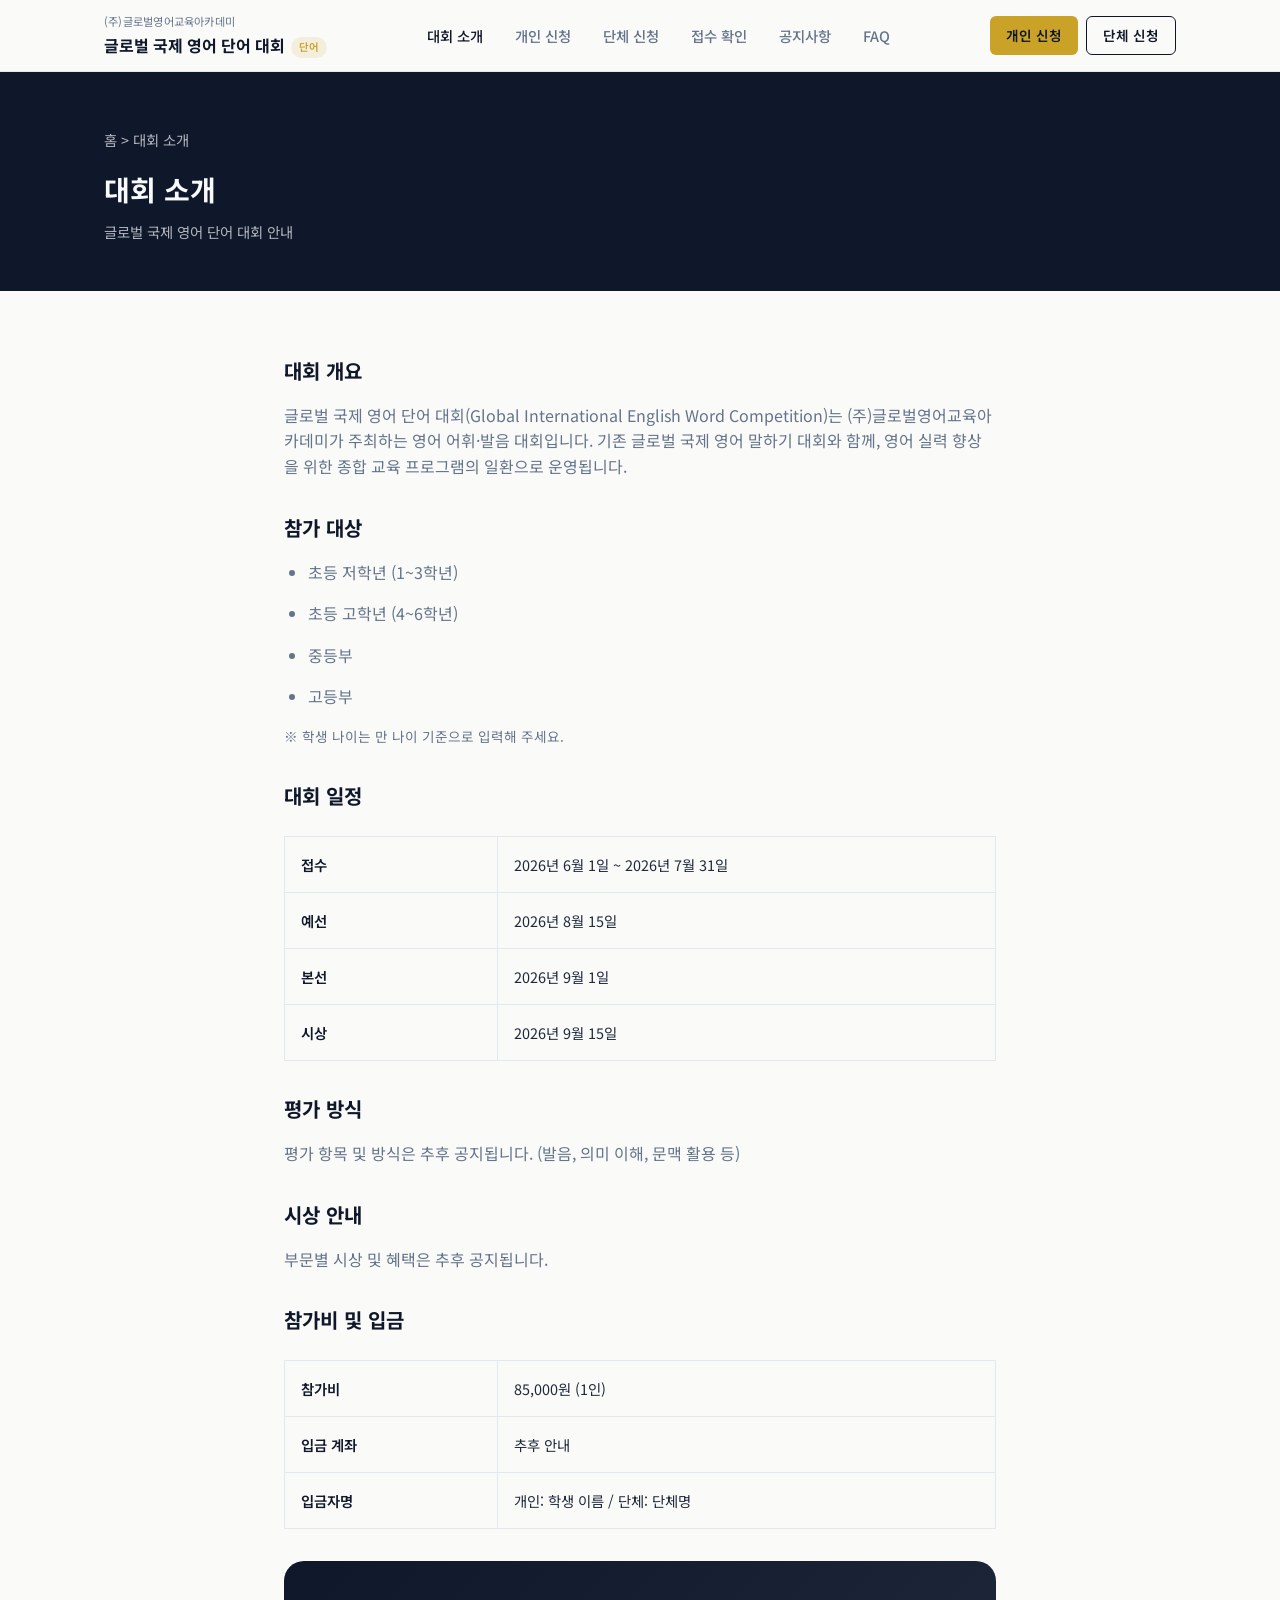
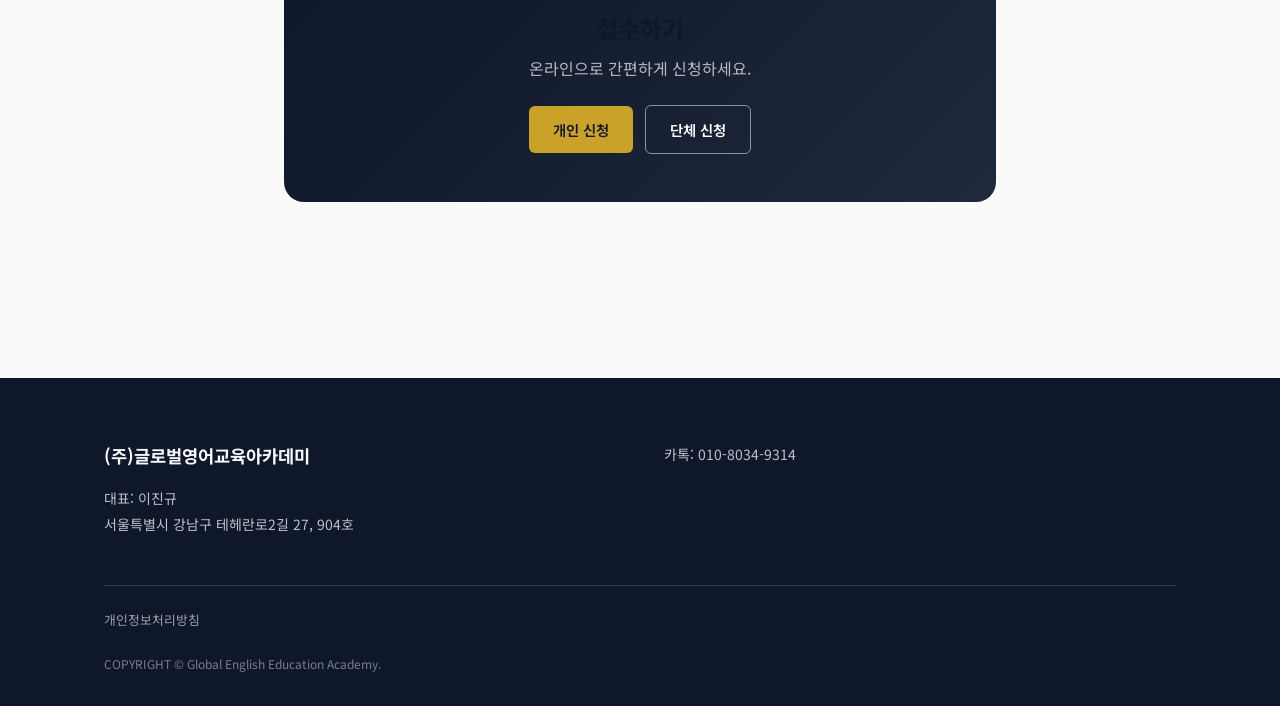
==== about.html @ b04608dc "Initial commit: word competition site" ====
<!DOCTYPE html>
<html lang="ko">
<head>
  <meta charset="UTF-8">
  <meta name="viewport" content="width=device-width, initial-scale=1.0">
  <title>대회 소개 — 글로벌 국제 영어 단어 대회</title>
  <link rel="stylesheet" href="assets/css/word-competition.css">
</head>
<body>

  <header class="site-header">
    <div class="container">
      <a href="index.html" class="logo">
        <span class="logo__org" data-site-org></span>
        <span class="logo__title"><span data-site-title></span><span class="logo__badge">단어</span></span>
      </a>
      <nav class="nav-main">
        <a href="about.html" class="is-active">대회 소개</a>
        <a href="apply/individual.html">개인 신청</a>
        <a href="apply/group.html">단체 신청</a>
        <a href="apply/check.html">접수 확인</a>
        <a href="notice.html">공지사항</a>
        <a href="faq.html">FAQ</a>
      </nav>
      <div class="header-actions">
        <a href="apply/individual.html" class="btn btn--sm btn--gold">개인 신청</a>
        <a href="apply/group.html" class="btn btn--sm btn--outline">단체 신청</a>
      </div>
      <button class="nav-toggle" aria-label="메뉴"><span></span><span></span><span></span></button>
    </div>
  </header>

  <div class="page-header">
    <div class="container">
      <p class="breadcrumb"><a href="index.html">홈</a> &gt; 대회 소개</p>
      <h1>대회 소개</h1>
      <p>글로벌 국제 영어 단어 대회 안내</p>
    </div>
  </div>

  <main class="section">
    <div class="container content-block">
      <h2>대회 개요</h2>
      <p>
        글로벌 국제 영어 단어 대회(Global International English Word Competition)는
        (주)글로벌영어교육아카데미가 주최하는 영어 어휘·발음 대회입니다.
        기존 글로벌 국제 영어 말하기 대회와 함께, 영어 실력 향상을 위한
        종합 교육 프로그램의 일환으로 운영됩니다.
      </p>

      <h2>참가 대상</h2>
      <ul>
        <li>초등 저학년 (1~3학년)</li>
        <li>초등 고학년 (4~6학년)</li>
        <li>중등부</li>
        <li>고등부</li>
      </ul>
      <p class="hint" style="color:var(--color-text-muted);font-size:0.85rem">※ 학생 나이는 만 나이 기준으로 입력해 주세요.</p>

      <h2>대회 일정</h2>
      <table class="info-table">
        <tbody id="schedule-table-body"></tbody>
      </table>

      <h2>평가 방식</h2>
      <p>평가 항목 및 방식은 추후 공지됩니다. (발음, 의미 이해, 문맥 활용 등)</p>

      <h2>시상 안내</h2>
      <p>부문별 시상 및 혜택은 추후 공지됩니다.</p>

      <h2>참가비 및 입금</h2>
      <table class="info-table">
        <tr><th>참가비</th><td><span data-fee></span> (1인)</td></tr>
        <tr><th>입금 계좌</th><td>추후 안내</td></tr>
        <tr><th>입금자명</th><td>개인: 학생 이름 / 단체: 단체명</td></tr>
      </table>

      <div class="cta-band" style="margin-top:2rem">
        <h2>접수하기</h2>
        <p>온라인으로 간편하게 신청하세요.</p>
        <a href="apply/individual.html" class="btn btn--gold">개인 신청</a>
        <a href="apply/group.html" class="btn btn--outline" style="color:#fff;border-color:rgba(255,255,255,0.5);margin-left:0.5rem">단체 신청</a>
      </div>
    </div>
  </main>

  <footer class="site-footer">
    <div class="container">
      <div class="footer-grid">
        <div class="footer-brand"><h3 data-site-org></h3><p>대표: <span data-site-ceo></span><br><span data-site-address></span></p></div>
        <div class="footer-contact"><p>카톡: <span data-site-contact></span></p></div>
      </div>
      <div class="footer-links"><a href="privacy.html">개인정보처리방침</a></div>
      <p class="footer-copy">COPYRIGHT © Global English Education Academy.</p>
    </div>
  </footer>

  <script src="assets/js/config.js"></script>
  <script src="assets/js/form.js"></script>
  <script src="assets/js/word-form.js"></script>
</body>
</html>
---- assets/css/word-competition.css ----
@import url('https://fonts.googleapis.com/css2?family=Noto+Sans+KR:wght@400;500;600;700&display=swap');
@import url('./variables.css');
@import url('./base.css');
@import url('./layout.css');

/* Buttons */
.btn {
  display: inline-flex;
  align-items: center;
  justify-content: center;
  gap: var(--space-sm);
  padding: 0.75rem 1.5rem;
  font-size: 0.9rem;
  font-weight: 600;
  border-radius: var(--radius-sm);
  transition: all var(--transition);
  white-space: nowrap;
}

.btn--primary {
  background: var(--color-navy);
  color: var(--color-white);
}

.btn--primary:hover {
  background: var(--color-navy-light);
  transform: translateY(-1px);
  box-shadow: var(--shadow-md);
}

.btn--gold {
  background: var(--color-gold);
  color: var(--color-navy);
}

.btn--gold:hover {
  background: var(--color-gold-light);
}

.btn--outline {
  background: transparent;
  color: var(--color-navy);
  border: 1.5px solid var(--color-navy);
}

.btn--outline:hover {
  background: var(--color-navy);
  color: var(--color-white);
}

.btn--sm {
  padding: 0.5rem 1rem;
  font-size: 0.85rem;
}

.btn--block {
  width: 100%;
}

/* Hero */
.hero {
  position: relative;
  padding: var(--space-3xl) 0;
  background: linear-gradient(135deg, var(--color-navy) 0%, #1a2744 50%, var(--color-navy-light) 100%);
  color: var(--color-text-inverse);
  overflow: hidden;
}

.hero::before {
  content: '';
  position: absolute;
  top: -50%;
  right: -20%;
  width: 60%;
  height: 200%;
  background: radial-gradient(circle, rgba(201, 162, 39, 0.15) 0%, transparent 70%);
  pointer-events: none;
}

.hero__inner {
  position: relative;
  max-width: 720px;
}

.hero__label {
  display: inline-block;
  font-size: 0.75rem;
  font-weight: 600;
  letter-spacing: 0.12em;
  text-transform: uppercase;
  color: var(--color-gold);
  margin-bottom: var(--space-md);
}

.hero__title {
  font-size: clamp(2rem, 5vw, 3rem);
  font-weight: 700;
  line-height: 1.25;
  margin-bottom: var(--space-md);
}

.hero__subtitle {
  font-size: 1rem;
  color: rgba(248, 250, 252, 0.75);
  margin-bottom: var(--space-xl);
}

.hero__actions {
  display: flex;
  flex-wrap: wrap;
  gap: var(--space-md);
}

.hero__dday {
  margin-top: var(--space-xl);
  font-size: 0.875rem;
  color: rgba(248, 250, 252, 0.6);
}

/* Cards */
.card-grid {
  display: grid;
  grid-template-columns: repeat(auto-fit, minmax(240px, 1fr));
  gap: var(--space-lg);
  margin: calc(var(--space-2xl) * -1) auto var(--space-3xl);
  position: relative;
  z-index: 1;
}

.card {
  background: var(--color-white);
  border-radius: var(--radius-md);
  padding: var(--space-xl);
  box-shadow: var(--shadow-md);
  border: 1px solid var(--color-border);
}

.card__icon {
  width: 40px;
  height: 40px;
  background: rgba(201, 162, 39, 0.15);
  border-radius: var(--radius-sm);
  display: flex;
  align-items: center;
  justify-content: center;
  font-size: 1.25rem;
  margin-bottom: var(--space-md);
}

.card__title {
  font-size: 0.8rem;
  font-weight: 600;
  color: var(--color-text-muted);
  text-transform: uppercase;
  letter-spacing: 0.06em;
  margin-bottom: var(--space-xs);
}

.card__value {
  font-size: 1.1rem;
  font-weight: 700;
  color: var(--color-navy);
}

/* Sections */
.section {
  padding: var(--space-3xl) 0;
}

.section--alt {
  background: var(--color-white);
}

.section__header {
  text-align: center;
  max-width: 560px;
  margin: 0 auto var(--space-2xl);
}

.section__title {
  font-size: 1.75rem;
  font-weight: 700;
  color: var(--color-navy);
  margin-bottom: var(--space-sm);
}

.section__desc {
  color: var(--color-text-muted);
  font-size: 0.95rem;
}

/* Page header (sub pages) */
.page-header {
  background: var(--color-navy);
  color: var(--color-text-inverse);
  padding: var(--space-2xl) 0;
}

.page-header h1 {
  font-size: 1.75rem;
  font-weight: 700;
}

.page-header p {
  margin-top: var(--space-sm);
  color: rgba(248, 250, 252, 0.7);
  font-size: 0.9rem;
}

.breadcrumb {
  font-size: 0.8rem;
  color: rgba(248, 250, 252, 0.5);
  margin-bottom: var(--space-md);
}

.breadcrumb a:hover {
  color: var(--color-gold);
}

/* Content blocks */
.content-block {
  max-width: 760px;
  margin: 0 auto;
}

.content-block h2 {
  font-size: 1.25rem;
  font-weight: 700;
  color: var(--color-navy);
  margin: var(--space-xl) 0 var(--space-md);
}

.content-block h2:first-child {
  margin-top: 0;
}

.content-block p,
.content-block li {
  color: var(--color-text-muted);
  margin-bottom: var(--space-md);
}

.content-block ul {
  padding-left: var(--space-lg);
}

.content-block ul li {
  list-style: disc;
}

.info-table {
  width: 100%;
  border-collapse: collapse;
  margin: var(--space-lg) 0;
  font-size: 0.9rem;
}

.info-table th,
.info-table td {
  padding: var(--space-md);
  border: 1px solid var(--color-border);
  text-align: left;
}

.info-table th {
  background: var(--color-cream);
  font-weight: 600;
  color: var(--color-navy);
  width: 30%;
}

/* Forms */
.form-page {
  padding: var(--space-2xl) 0 var(--space-3xl);
}

.form-card {
  max-width: 640px;
  margin: 0 auto;
  background: var(--color-white);
  border-radius: var(--radius-md);
  padding: var(--space-2xl);
  box-shadow: var(--shadow-md);
  border: 1px solid var(--color-border);
}

.form-steps {
  display: flex;
  gap: var(--space-sm);
  margin-bottom: var(--space-xl);
}

.form-step {
  flex: 1;
  text-align: center;
  padding: var(--space-sm);
  font-size: 0.75rem;
  font-weight: 600;
  color: var(--color-text-muted);
  border-bottom: 2px solid var(--color-border);
}

.form-step.is-active {
  color: var(--color-navy);
  border-color: var(--color-gold);
}

.form-group {
  margin-bottom: var(--space-lg);
}

.form-group label {
  display: block;
  font-size: 0.875rem;
  font-weight: 600;
  color: var(--color-navy);
  margin-bottom: var(--space-sm);
}

.form-group label .required {
  color: var(--color-error);
  margin-left: 2px;
}

.form-group input,
.form-group select,
.form-group textarea {
  width: 100%;
  padding: 0.75rem 1rem;
  border: 1.5px solid var(--color-border);
  border-radius: var(--radius-sm);
  background: var(--color-white);
  transition: border-color var(--transition);
}

.form-group input:focus,
.form-group select:focus,
.form-group textarea:focus {
  border-color: var(--color-gold);
  outline: none;
}

.form-group .hint {
  font-size: 0.8rem;
  color: var(--color-text-muted);
  margin-top: var(--space-xs);
}

.form-row {
  display: grid;
  grid-template-columns: 1fr 1fr;
  gap: var(--space-md);
}

.form-checkbox {
  display: flex;
  align-items: flex-start;
  gap: var(--space-sm);
  font-size: 0.875rem;
  color: var(--color-text-muted);
}

.form-checkbox input {
  width: auto;
  margin-top: 4px;
}

.form-notice {
  background: var(--color-cream);
  border-radius: var(--radius-sm);
  padding: var(--space-lg);
  font-size: 0.875rem;
  color: var(--color-text-muted);
  margin: var(--space-lg) 0;
  line-height: 1.7;
}

.form-notice strong {
  color: var(--color-navy);
}

.form-error {
  color: var(--color-error);
  font-size: 0.8rem;
  margin-top: var(--space-xs);
  display: none;
}

.form-group.is-invalid input,
.form-group.is-invalid select,
.form-group.is-invalid textarea {
  border-color: var(--color-error);
}

.form-group.is-invalid .form-error {
  display: block;
}

.form-success {
  text-align: center;
  padding: var(--space-2xl);
}

.form-success__icon {
  font-size: 3rem;
  margin-bottom: var(--space-md);
}

.form-success h2 {
  font-size: 1.5rem;
  color: var(--color-navy);
  margin-bottom: var(--space-md);
}

.receipt-no {
  display: inline-block;
  font-size: 1.5rem;
  font-weight: 700;
  color: var(--color-gold);
  background: rgba(201, 162, 39, 0.12);
  padding: var(--space-sm) var(--space-lg);
  border-radius: var(--radius-sm);
  margin: var(--space-md) 0;
  letter-spacing: 0.05em;
}

/* Participant table (group) */
.participant-table-wrap {
  overflow-x: auto;
  margin: var(--space-md) 0;
}

.participant-table {
  width: 100%;
  border-collapse: collapse;
  font-size: 0.875rem;
}

.participant-table th,
.participant-table td {
  padding: var(--space-sm);
  border: 1px solid var(--color-border);
}

.participant-table th {
  background: var(--color-cream);
  font-weight: 600;
}

.participant-table input,
.participant-table select {
  width: 100%;
  padding: 0.5rem;
  border: 1px solid var(--color-border);
  border-radius: 4px;
  font-size: 0.85rem;
}

.participant-actions {
  display: flex;
  gap: var(--space-sm);
  margin-top: var(--space-sm);
}

.fee-summary {
  background: var(--color-navy);
  color: var(--color-white);
  padding: var(--space-lg);
  border-radius: var(--radius-sm);
  display: flex;
  justify-content: space-between;
  align-items: center;
  margin: var(--space-lg) 0;
}

.fee-summary__amount {
  font-size: 1.25rem;
  font-weight: 700;
  color: var(--color-gold-light);
}

/* Notice list */
.notice-list li {
  border-bottom: 1px solid var(--color-border);
}

.notice-list a {
  display: flex;
  justify-content: space-between;
  align-items: center;
  padding: var(--space-lg) 0;
  transition: color var(--transition);
}

.notice-list a:hover {
  color: var(--color-gold);
}

.notice-list .date {
  font-size: 0.8rem;
  color: var(--color-text-muted);
  flex-shrink: 0;
  margin-left: var(--space-md);
}

/* FAQ */
.faq-item {
  border: 1px solid var(--color-border);
  border-radius: var(--radius-sm);
  margin-bottom: var(--space-sm);
  overflow: hidden;
}

.faq-item summary {
  padding: var(--space-lg);
  font-weight: 600;
  cursor: pointer;
  list-style: none;
  display: flex;
  justify-content: space-between;
  align-items: center;
}

.faq-item summary::-webkit-details-marker {
  display: none;
}

.faq-item summary::after {
  content: '+';
  font-size: 1.25rem;
  color: var(--color-gold);
}

.faq-item[open] summary::after {
  content: '−';
}

.faq-item .faq-answer {
  padding: 0 var(--space-lg) var(--space-lg);
  color: var(--color-text-muted);
  font-size: 0.9rem;
}

/* CTA band */
.cta-band {
  background: linear-gradient(135deg, var(--color-navy), var(--color-navy-light));
  color: var(--color-text-inverse);
  padding: var(--space-2xl);
  border-radius: var(--radius-lg);
  text-align: center;
  margin: var(--space-2xl) 0;
}

.cta-band h2 {
  font-size: 1.5rem;
  margin-bottom: var(--space-sm);
}

.cta-band p {
  color: rgba(248, 250, 252, 0.7);
  margin-bottom: var(--space-lg);
}

@media (max-width: 640px) {
  .form-row {
    grid-template-columns: 1fr;
  }

  .hero__actions {
    flex-direction: column;
  }

  .hero__actions .btn {
    width: 100%;
  }
}
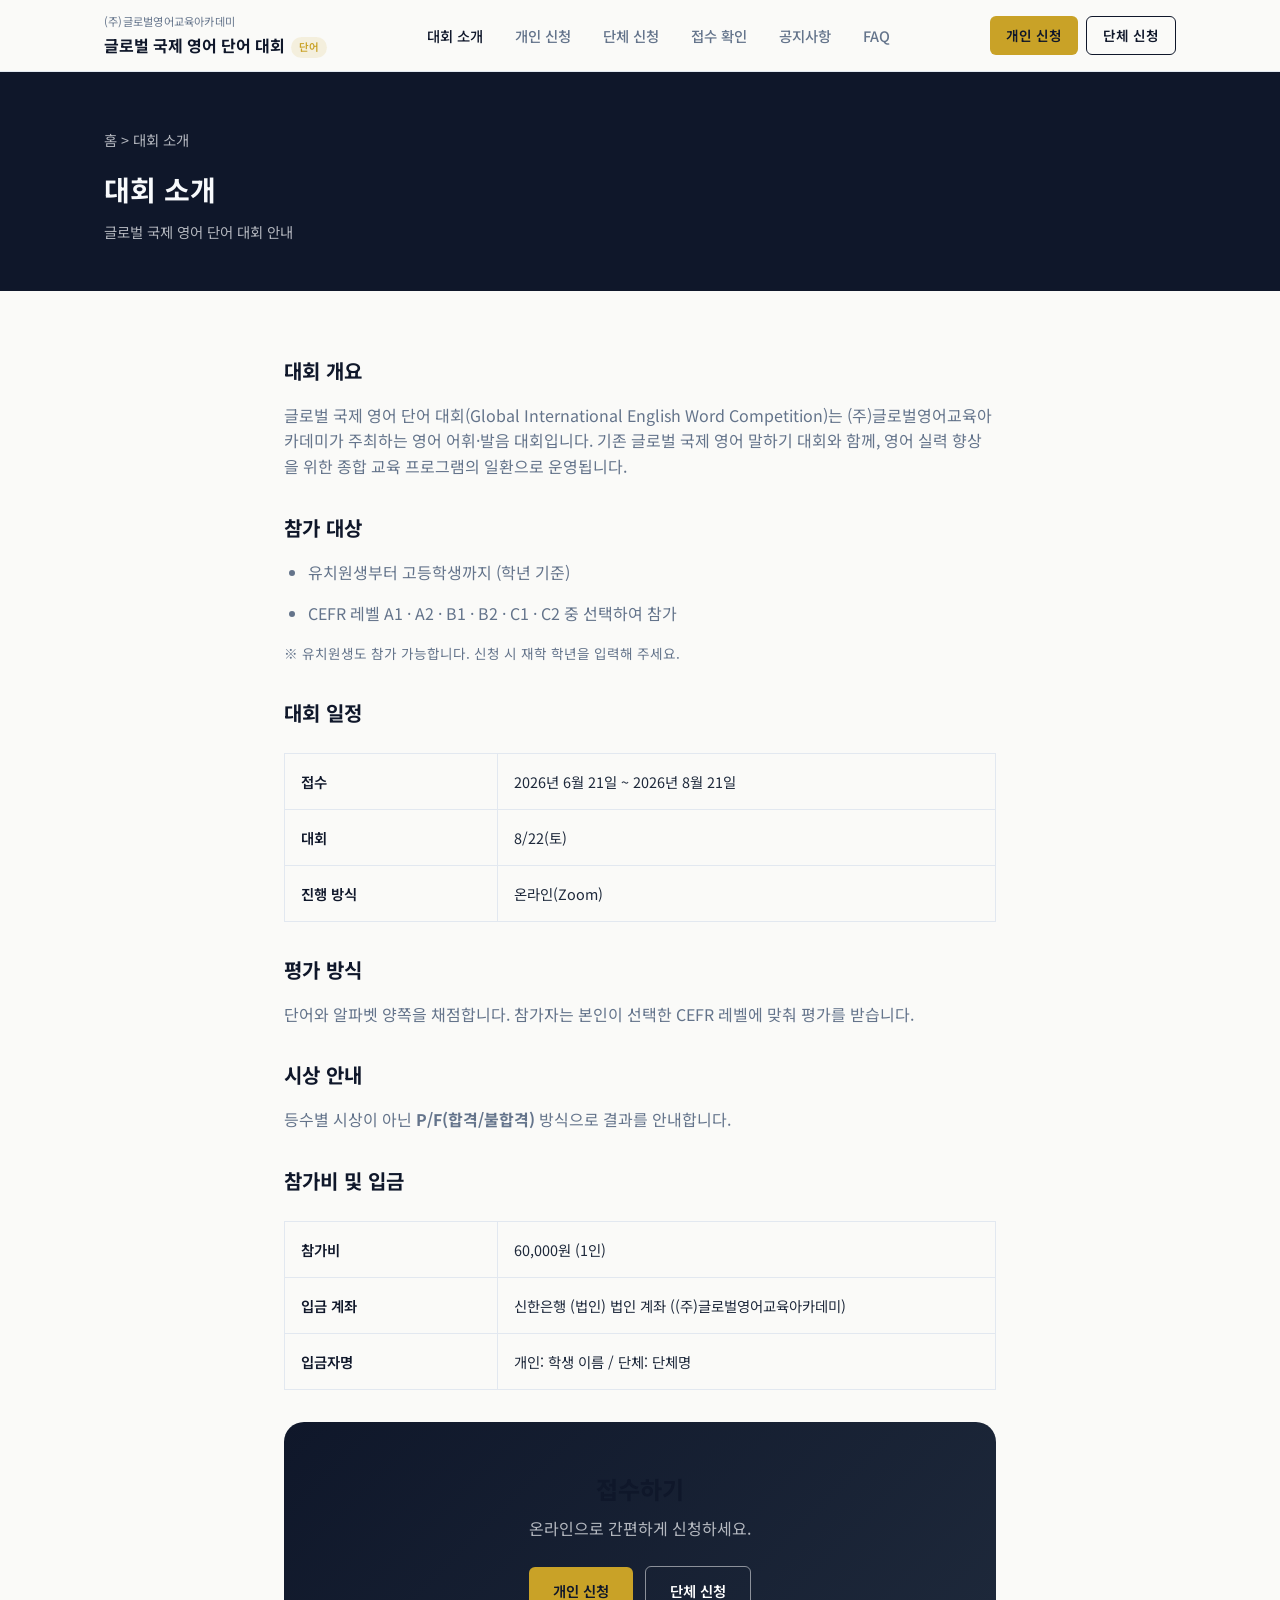
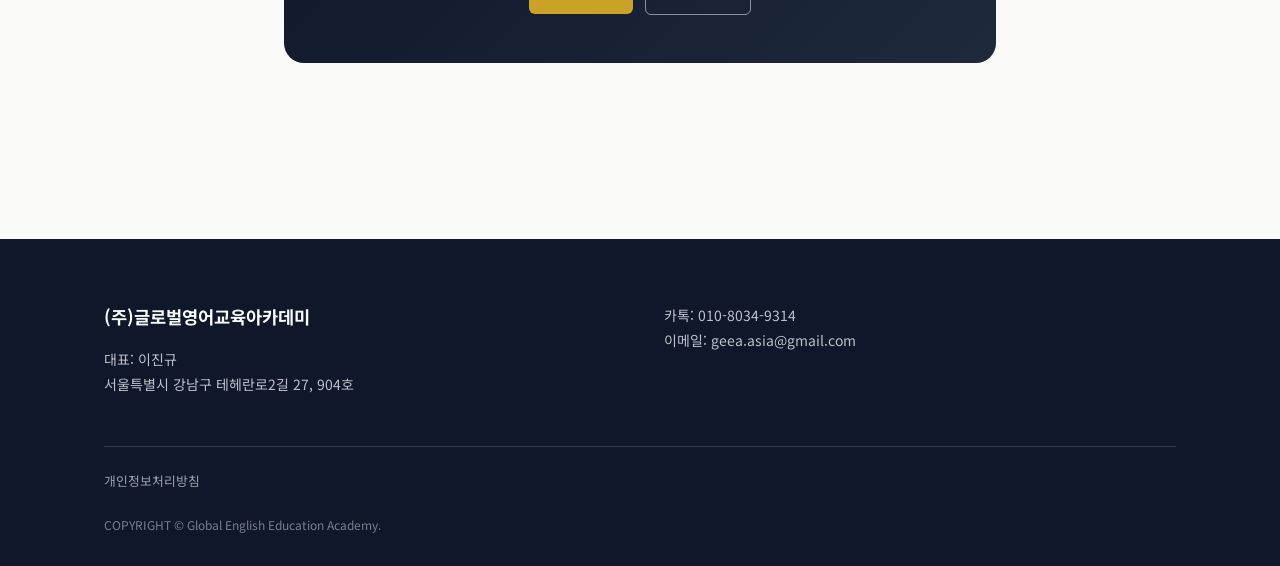
==== commit f92b52c8: "미팅 결정사항 반영 및 GitHub Pages 배포 설정 Co-authored-by: Cursor <cursoragent@cursor.com>" ====
--- a/about.html
+++ b/about.html
@@ -50,12 +50,10 @@
 
       <h2>참가 대상</h2>
       <ul>
-        <li>초등 저학년 (1~3학년)</li>
-        <li>초등 고학년 (4~6학년)</li>
-        <li>중등부</li>
-        <li>고등부</li>
+        <li>유치원생부터 고등학생까지 (학년 기준)</li>
+        <li>CEFR 레벨 A1 · A2 · B1 · B2 · C1 · C2 중 선택하여 참가</li>
       </ul>
-      <p class="hint" style="color:var(--color-text-muted);font-size:0.85rem">※ 학생 나이는 만 나이 기준으로 입력해 주세요.</p>
+      <p class="hint" style="color:var(--color-text-muted);font-size:0.85rem">※ 유치원생도 참가 가능합니다. 신청 시 재학 학년을 입력해 주세요.</p>
 
       <h2>대회 일정</h2>
       <table class="info-table">
@@ -63,15 +61,19 @@
       </table>
 
       <h2>평가 방식</h2>
-      <p>평가 항목 및 방식은 추후 공지됩니다. (발음, 의미 이해, 문맥 활용 등)</p>
+      <p>
+        단어와 알파벳 양쪽을 채점합니다. 참가자는 본인이 선택한 CEFR 레벨에 맞춰 평가를 받습니다.
+      </p>
 
       <h2>시상 안내</h2>
-      <p>부문별 시상 및 혜택은 추후 공지됩니다.</p>
+      <p>
+        등수별 시상이 아닌 <strong>P/F(합격/불합격)</strong> 방식으로 결과를 안내합니다.
+      </p>
 
       <h2>참가비 및 입금</h2>
       <table class="info-table">
         <tr><th>참가비</th><td><span data-fee></span> (1인)</td></tr>
-        <tr><th>입금 계좌</th><td>추후 안내</td></tr>
+        <tr><th>입금 계좌</th><td><span data-bank-info></span></td></tr>
         <tr><th>입금자명</th><td>개인: 학생 이름 / 단체: 단체명</td></tr>
       </table>
 
@@ -88,7 +90,7 @@
     <div class="container">
       <div class="footer-grid">
         <div class="footer-brand"><h3 data-site-org></h3><p>대표: <span data-site-ceo></span><br><span data-site-address></span></p></div>
-        <div class="footer-contact"><p>카톡: <span data-site-contact></span></p></div>
+        <div class="footer-contact"><p>카톡: <span data-site-contact></span><br>이메일: <span data-site-email></span></p></div>
       </div>
       <div class="footer-links"><a href="privacy.html">개인정보처리방침</a></div>
       <p class="footer-copy">COPYRIGHT © Global English Education Academy.</p>
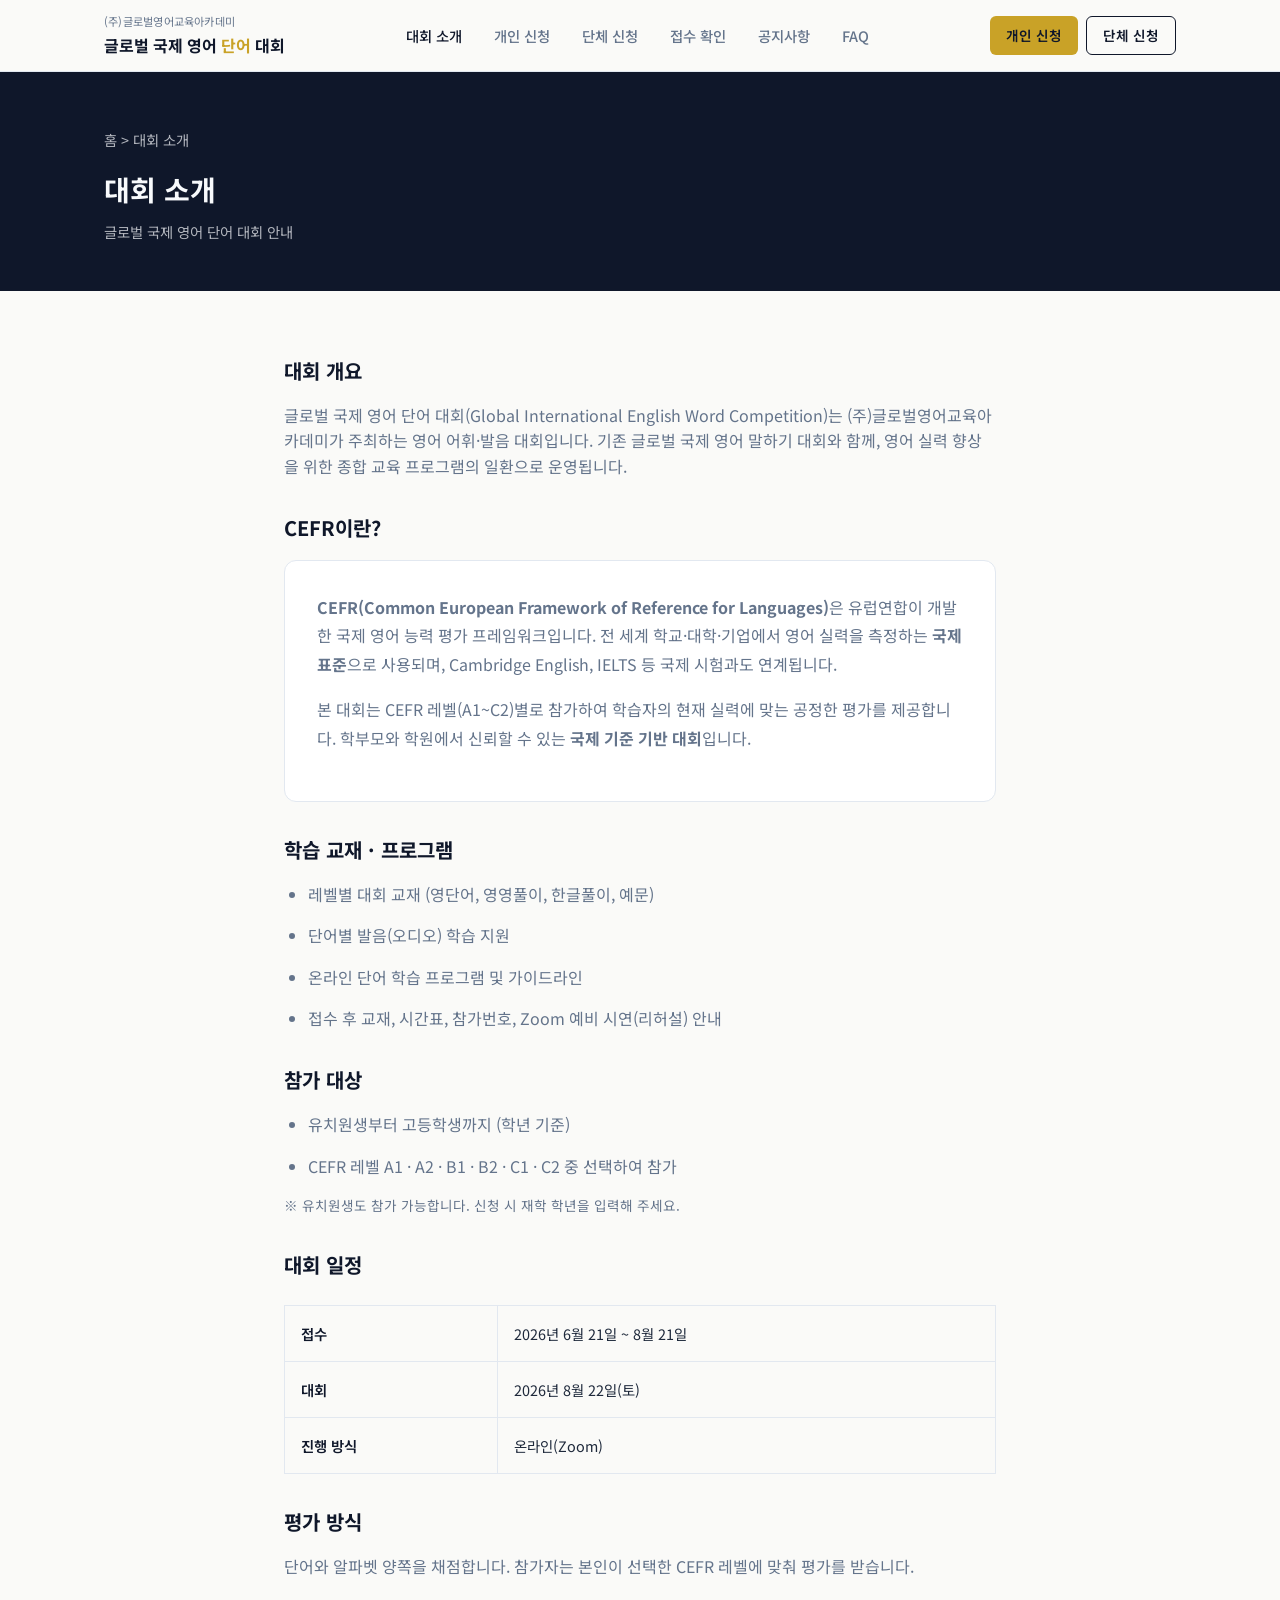
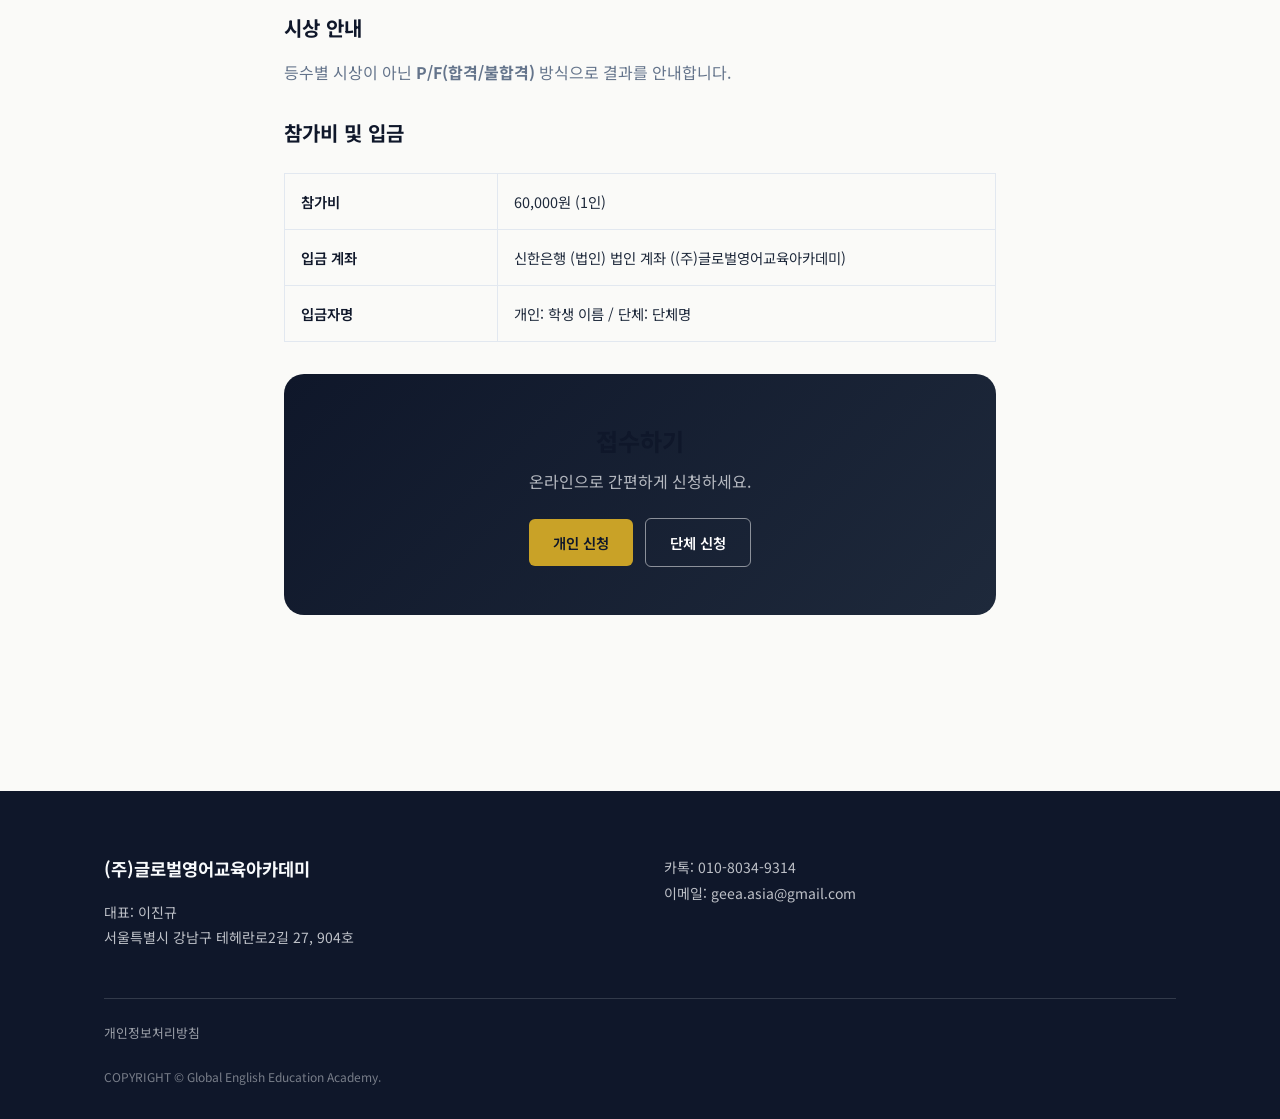
==== commit 2e229713: "CEFR·교재 소개 추가, UI 개선 및 admin 페이지 구현 제목 노란색 강조, 일정 포맷·카드 정렬, 생년월일 자동 이동, 레벨 안내와 운영진 admin 조회·CSV 내보내기" ====
--- a/about.html
+++ b/about.html
@@ -12,7 +12,7 @@
     <div class="container">
       <a href="index.html" class="logo">
         <span class="logo__org" data-site-org></span>
-        <span class="logo__title"><span data-site-title></span><span class="logo__badge">단어</span></span>
+        <span class="logo__title" data-site-title></span>
       </a>
       <nav class="nav-main">
         <a href="about.html" class="is-active">대회 소개</a>
@@ -34,7 +34,7 @@
     <div class="container">
       <p class="breadcrumb"><a href="index.html">홈</a> &gt; 대회 소개</p>
       <h1>대회 소개</h1>
-      <p>글로벌 국제 영어 단어 대회 안내</p>
+      <p><span data-site-title-plain></span> 안내</p>
     </div>
   </div>
 
@@ -42,11 +42,34 @@
     <div class="container content-block">
       <h2>대회 개요</h2>
       <p>
-        글로벌 국제 영어 단어 대회(Global International English Word Competition)는
+        <span data-site-title-plain></span>(Global International English Word Competition)는
         (주)글로벌영어교육아카데미가 주최하는 영어 어휘·발음 대회입니다.
         기존 글로벌 국제 영어 말하기 대회와 함께, 영어 실력 향상을 위한
         종합 교육 프로그램의 일환으로 운영됩니다.
       </p>
+
+      <h2>CEFR이란?</h2>
+      <div class="info-box">
+        <p>
+          <strong>CEFR(Common European Framework of Reference for Languages)</strong>은
+          유럽연합이 개발한 국제 영어 능력 평가 프레임워크입니다.
+          전 세계 학교·대학·기업에서 영어 실력을 측정하는 <strong>국제 표준</strong>으로 사용되며,
+          Cambridge English, IELTS 등 국제 시험과도 연계됩니다.
+        </p>
+        <p>
+          본 대회는 CEFR 레벨(A1~C2)별로 참가하여 학습자의 현재 실력에 맞는
+          공정한 평가를 제공합니다. 학부모와 학원에서 신뢰할 수 있는
+          <strong>국제 기준 기반 대회</strong>입니다.
+        </p>
+      </div>
+
+      <h2>학습 교재 · 프로그램</h2>
+      <ul>
+        <li>레벨별 대회 교재 (영단어, 영영풀이, 한글풀이, 예문)</li>
+        <li>단어별 발음(오디오) 학습 지원</li>
+        <li>온라인 단어 학습 프로그램 및 가이드라인</li>
+        <li>접수 후 교재, 시간표, 참가번호, Zoom 예비 시연(리허설) 안내</li>
+      </ul>
 
       <h2>참가 대상</h2>
       <ul>
--- a/assets/css/word-competition.css
+++ b/assets/css/word-competition.css
@@ -162,6 +162,177 @@
   color: var(--color-navy);
 }
 
+.card__value--desc {
+  font-size: 0.9rem;
+  font-weight: 400;
+  line-height: 1.6;
+  color: var(--color-text-muted);
+}
+
+.card--center,
+.card--info {
+  text-align: center;
+}
+
+.card--info .card__icon {
+  margin-left: auto;
+  margin-right: auto;
+}
+
+.card--info .card__value {
+  font-size: 1rem;
+  line-height: 1.5;
+}
+
+.text-gold {
+  color: var(--color-gold);
+}
+
+.content-block--center {
+  text-align: center;
+}
+
+.content-block--center .btn {
+  margin-top: 1rem;
+}
+
+.info-box {
+  background: var(--color-white);
+  border: 1px solid var(--color-border);
+  border-radius: var(--radius-md);
+  padding: var(--space-xl);
+  max-width: 720px;
+  margin: 0 auto;
+  line-height: 1.8;
+}
+
+.info-box p + p {
+  margin-top: var(--space-md);
+}
+
+.section__note {
+  text-align: center;
+  margin-top: var(--space-xl);
+  font-size: 0.875rem;
+  color: var(--color-text-muted);
+}
+
+.birth-date-fields {
+  display: flex;
+  align-items: center;
+  gap: 0.5rem;
+}
+
+.birth-date-fields input {
+  flex: 1;
+  min-width: 0;
+  text-align: center;
+}
+
+.birth-date-fields span {
+  color: var(--color-text-muted);
+  font-weight: 600;
+}
+
+.level-guide {
+  background: rgba(201, 162, 39, 0.08);
+  border: 1px solid rgba(201, 162, 39, 0.25);
+  border-radius: var(--radius-sm);
+  padding: var(--space-md);
+  margin-top: var(--space-sm);
+}
+
+.level-guide__item + .level-guide__item {
+  margin-top: var(--space-sm);
+  padding-top: var(--space-sm);
+  border-top: 1px solid rgba(201, 162, 39, 0.15);
+}
+
+.level-guide__item strong {
+  display: block;
+  color: var(--color-navy);
+  margin-bottom: 0.25rem;
+  font-size: 0.875rem;
+}
+
+.level-guide__item p {
+  font-size: 0.8rem;
+  color: var(--color-text-muted);
+  line-height: 1.5;
+  margin: 0;
+}
+
+.level-guide__item--active {
+  background: rgba(201, 162, 39, 0.12);
+  border-radius: var(--radius-sm);
+  padding: var(--space-sm);
+}
+
+/* Admin */
+.admin-page {
+  padding: var(--space-2xl) 0;
+  min-height: 60vh;
+}
+
+.admin-toolbar {
+  display: flex;
+  flex-wrap: wrap;
+  gap: var(--space-md);
+  margin-bottom: var(--space-lg);
+}
+
+.admin-table-wrap {
+  overflow-x: auto;
+  border: 1px solid var(--color-border);
+  border-radius: var(--radius-md);
+}
+
+.admin-table {
+  width: 100%;
+  border-collapse: collapse;
+  font-size: 0.85rem;
+}
+
+.admin-table th,
+.admin-table td {
+  padding: 0.6rem 0.75rem;
+  border-bottom: 1px solid var(--color-border);
+  text-align: left;
+  white-space: nowrap;
+}
+
+.admin-table th {
+  background: var(--color-navy);
+  color: var(--color-white);
+  font-weight: 600;
+}
+
+.admin-stats {
+  display: flex;
+  gap: var(--space-md);
+  margin-bottom: var(--space-lg);
+  flex-wrap: wrap;
+}
+
+.admin-stat {
+  background: var(--color-white);
+  border: 1px solid var(--color-border);
+  border-radius: var(--radius-sm);
+  padding: var(--space-md) var(--space-lg);
+  min-width: 120px;
+}
+
+.admin-stat__label {
+  font-size: 0.75rem;
+  color: var(--color-text-muted);
+}
+
+.admin-stat__value {
+  font-size: 1.5rem;
+  font-weight: 700;
+  color: var(--color-navy);
+}
+
 /* Sections */
 .section {
   padding: var(--space-3xl) 0;
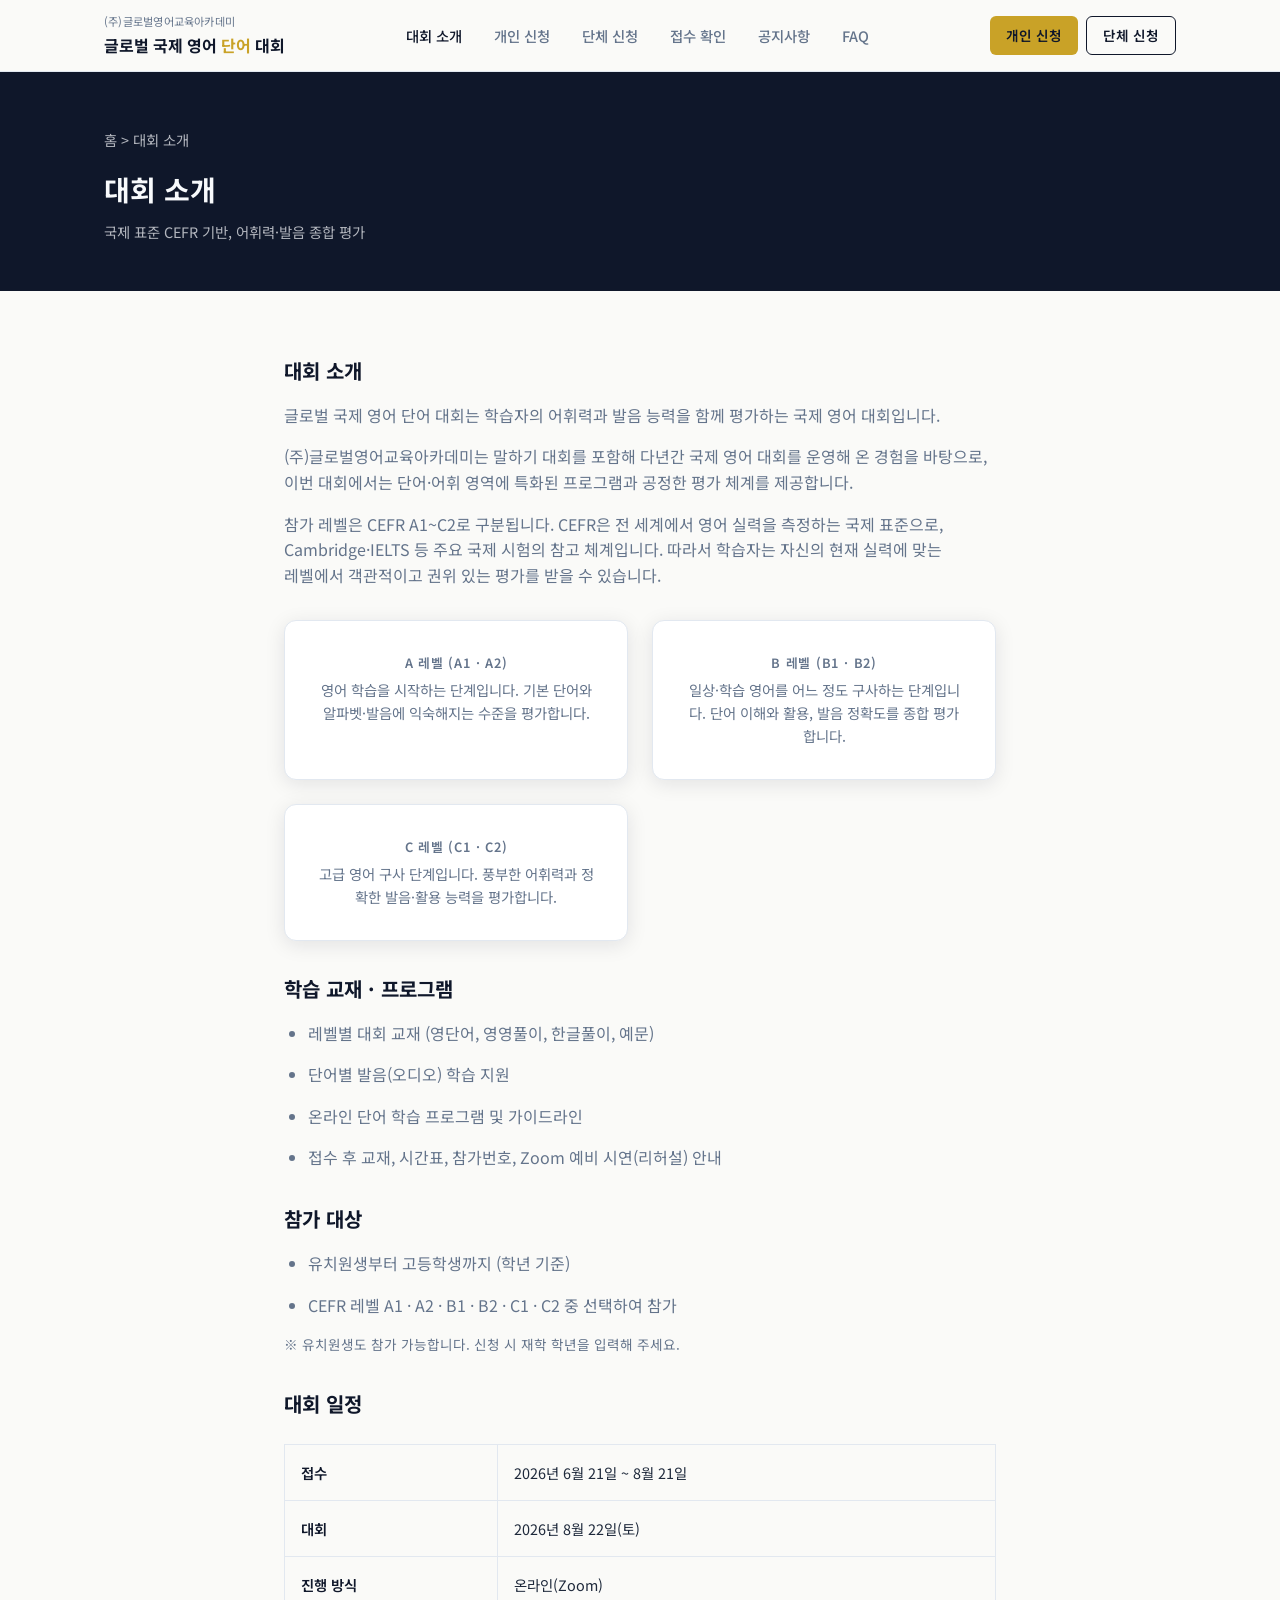
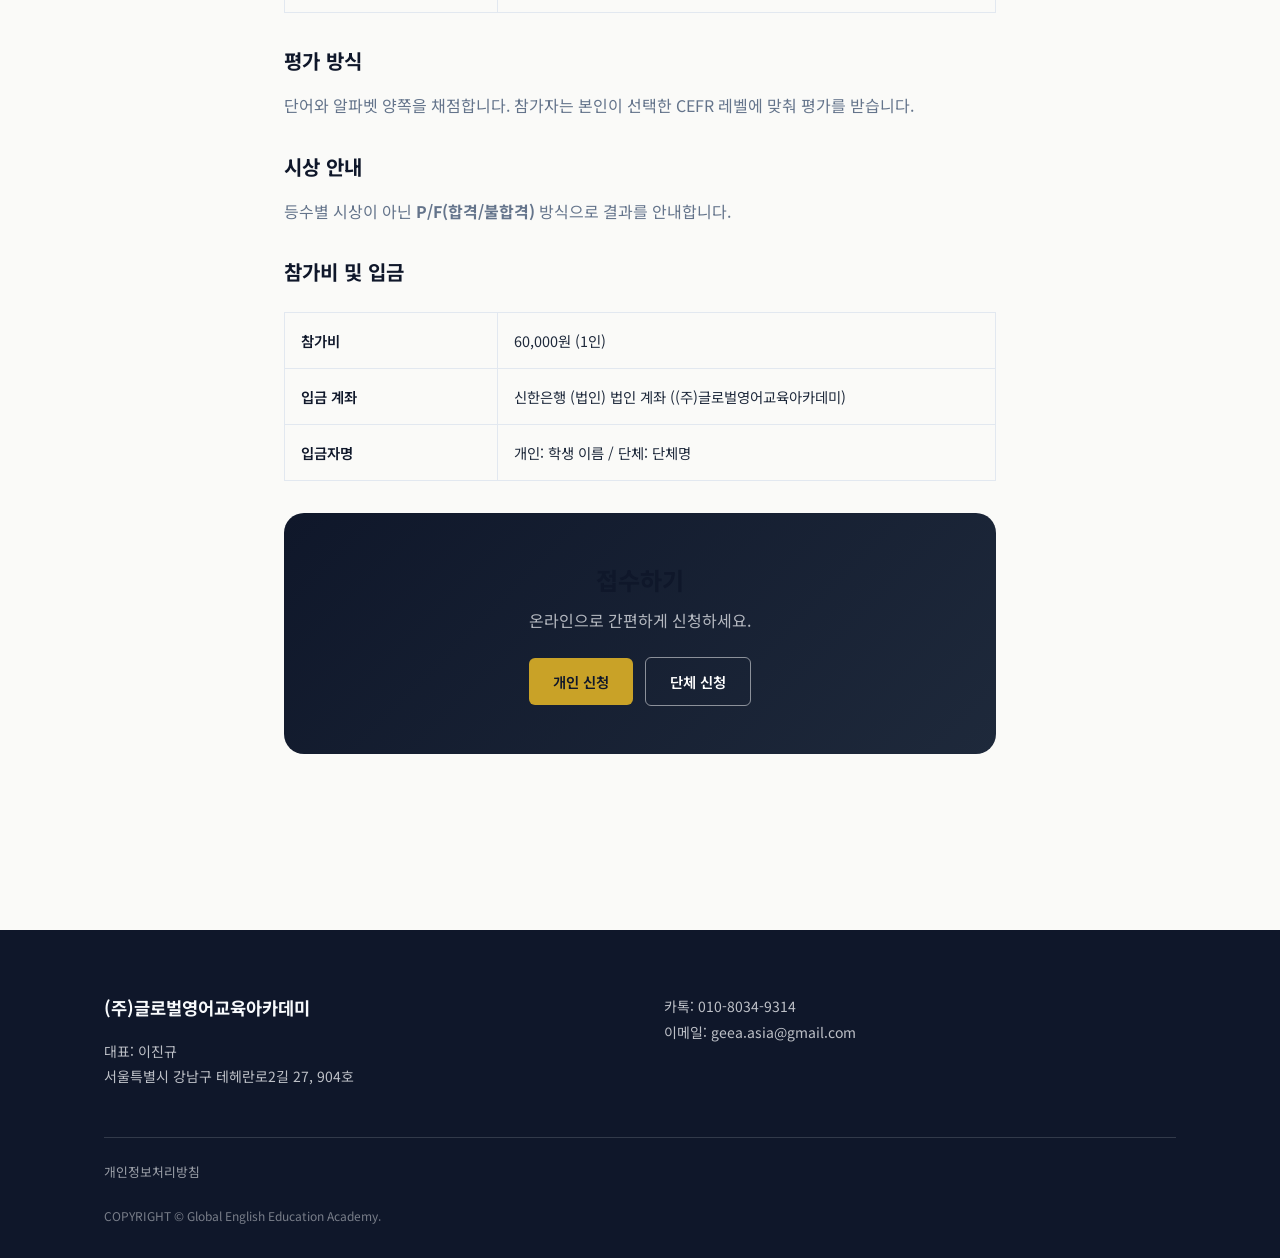
==== commit 0014ece9: "대회 소개와 CEFR 섹션 통합 메인·상세 페이지에 CEFR 기반 통합 소개 문구를 적용하고 중복 섹션을 제거했습니다.  Co-authored-by: Cursor <cursorag" ====
--- a/about.html
+++ b/about.html
@@ -34,34 +34,28 @@
     <div class="container">
       <p class="breadcrumb"><a href="index.html">홈</a> &gt; 대회 소개</p>
       <h1>대회 소개</h1>
-      <p><span data-site-title-plain></span> 안내</p>
+      <p>국제 표준 CEFR 기반, 어휘력·발음 종합 평가</p>
     </div>
   </div>
 
   <main class="section">
     <div class="container content-block">
-      <h2>대회 개요</h2>
-      <p>
-        <span data-site-title-plain></span>(Global International English Word Competition)는
-        (주)글로벌영어교육아카데미가 주최하는 영어 어휘·발음 대회입니다.
-        기존 글로벌 국제 영어 말하기 대회와 함께, 영어 실력 향상을 위한
-        종합 교육 프로그램의 일환으로 운영됩니다.
-      </p>
-
-      <h2>CEFR이란?</h2>
-      <div class="info-box">
+      <h2>대회 소개</h2>
+      <div class="prose-ko">
         <p>
-          <strong>CEFR(Common European Framework of Reference for Languages)</strong>은
-          유럽연합이 개발한 국제 영어 능력 평가 프레임워크입니다.
-          전 세계 학교·대학·기업에서 영어 실력을 측정하는 <strong>국제 표준</strong>으로 사용되며,
-          Cambridge English, IELTS 등 국제 시험과도 연계됩니다.
+          글로벌 국제 영어 단어 대회는 학습자의 어휘력과 발음 능력을 함께 평가하는 국제 영어 대회입니다.
         </p>
         <p>
-          본 대회는 CEFR 레벨(A1~C2)별로 참가하여 학습자의 현재 실력에 맞는
-          공정한 평가를 제공합니다. 학부모와 학원에서 신뢰할 수 있는
-          <strong>국제 기준 기반 대회</strong>입니다.
+          (주)글로벌영어교육아카데미는 말하기 대회를 포함해 다년간 국제 영어 대회를 운영해 온 경험을 바탕으로,
+          이번 대회에서는 단어·어휘 영역에 특화된 프로그램과 공정한 평가 체계를 제공합니다.
+        </p>
+        <p>
+          참가 레벨은 CEFR A1~C2로 구분됩니다.
+          CEFR은 전 세계에서 영어 실력을 측정하는 국제 표준으로, Cambridge·IELTS 등 주요 국제 시험의 참고 체계입니다.
+          따라서 학습자는 자신의 현재 실력에 맞는 레벨에서 객관적이고 권위 있는 평가를 받을 수 있습니다.
         </p>
       </div>
+      <div class="card-grid" id="cefr-level-cards" style="margin:var(--space-xl) 0"></div>
 
       <h2>학습 교재 · 프로그램</h2>
       <ul>
--- a/assets/css/word-competition.css
+++ b/assets/css/word-competition.css
@@ -73,13 +73,15 @@
   right: -20%;
   width: 60%;
   height: 200%;
-  background: radial-gradient(circle, rgba(201, 162, 39, 0.15) 0%, transparent 70%);
+  background: radial-gradient(circle, var(--color-gold-glow) 0%, transparent 70%);
   pointer-events: none;
 }
 
 .hero__inner {
   position: relative;
   max-width: 720px;
+  margin: 0 auto;
+  text-align: center;
 }
 
 .hero__label {
@@ -109,12 +111,90 @@
   display: flex;
   flex-wrap: wrap;
   gap: var(--space-md);
+  justify-content: center;
 }
 
 .hero__dday {
   margin-top: var(--space-xl);
   font-size: 0.875rem;
   color: rgba(248, 250, 252, 0.6);
+}
+
+/* Countdown timer */
+.countdown {
+  margin-top: var(--space-xl);
+  display: flex;
+  flex-direction: column;
+  align-items: center;
+  gap: var(--space-md);
+}
+
+.countdown__label {
+  font-size: 0.9rem;
+  font-weight: 600;
+  color: rgba(248, 250, 252, 0.85);
+  letter-spacing: 0.05em;
+}
+
+.countdown__timer {
+  display: flex;
+  align-items: flex-start;
+  gap: 0.75rem;
+  flex-wrap: wrap;
+  justify-content: center;
+}
+
+.countdown__unit {
+  display: flex;
+  flex-direction: column;
+  align-items: center;
+  gap: 0.35rem;
+}
+
+.countdown__digits {
+  display: flex;
+  gap: 0.25rem;
+}
+
+.countdown__digit {
+  display: flex;
+  align-items: center;
+  justify-content: center;
+  min-width: 2.25rem;
+  height: 2.75rem;
+  padding: 0 0.35rem;
+  background: #111;
+  color: #fff;
+  font-size: 1.75rem;
+  font-weight: 700;
+  font-variant-numeric: tabular-nums;
+  border-radius: 6px;
+  box-shadow: 0 2px 0 rgba(0, 0, 0, 0.3), inset 0 1px 0 rgba(255, 255, 255, 0.08);
+}
+
+.countdown__sep {
+  font-size: 1.5rem;
+  font-weight: 700;
+  color: rgba(248, 250, 252, 0.5);
+  line-height: 2.75rem;
+  padding-top: 0;
+}
+
+.countdown__unit-label {
+  font-size: 0.65rem;
+  font-weight: 600;
+  letter-spacing: 0.08em;
+  color: rgba(248, 250, 252, 0.45);
+  text-transform: uppercase;
+}
+
+.prose-ko {
+  word-break: keep-all;
+  overflow-wrap: break-word;
+}
+
+.select-level {
+  font-size: 0.9rem;
 }
 
 /* Cards */
@@ -138,7 +218,7 @@
 .card__icon {
   width: 40px;
   height: 40px;
-  background: rgba(201, 162, 39, 0.15);
+  background: var(--color-gold-glow);
   border-radius: var(--radius-sm);
   display: flex;
   align-items: center;
@@ -186,6 +266,86 @@
 
 .text-gold {
   color: var(--color-gold);
+}
+
+.content-block--intro {
+  max-width: 640px;
+  margin: 0 auto;
+  text-align: left;
+}
+
+.content-block--intro p {
+  color: var(--color-text-muted);
+  line-height: 1.85;
+  font-size: 1rem;
+}
+
+.content-block--intro p + p {
+  margin-top: var(--space-md);
+}
+
+.content-block--intro.prose-ko {
+  word-break: keep-all;
+  overflow-wrap: break-word;
+}
+
+.content-block__actions {
+  margin-top: var(--space-xl);
+  text-align: center;
+}
+
+.info-box--wide {
+  max-width: 880px;
+}
+
+.feature-grid {
+  display: grid;
+  grid-template-columns: repeat(auto-fit, minmax(280px, 1fr));
+  gap: var(--space-lg);
+}
+
+.feature-card {
+  display: flex;
+  align-items: flex-start;
+  gap: var(--space-lg);
+  background: var(--color-white);
+  border: 1px solid var(--color-border);
+  border-radius: var(--radius-md);
+  padding: var(--space-xl);
+  box-shadow: var(--shadow-sm);
+}
+
+.feature-card__icon {
+  flex-shrink: 0;
+  width: 52px;
+  height: 52px;
+  display: flex;
+  align-items: center;
+  justify-content: center;
+  font-size: 1.75rem;
+  background: var(--color-gold-subtle);
+  border-radius: var(--radius-sm);
+}
+
+.feature-card__body {
+  flex: 1;
+  min-width: 0;
+  text-align: left;
+}
+
+.feature-card__title {
+  font-size: 1.05rem;
+  font-weight: 700;
+  color: var(--color-navy);
+  margin: 0 0 0.35rem;
+}
+
+.feature-card__desc {
+  font-size: 0.9rem;
+  color: var(--color-text-muted);
+  line-height: 1.6;
+  margin: 0;
+  word-break: keep-all;
 }
 
 .content-block--center {
@@ -235,8 +395,8 @@
 }
 
 .level-guide {
-  background: rgba(201, 162, 39, 0.08);
-  border: 1px solid rgba(201, 162, 39, 0.25);
+  background: var(--color-gold-muted);
+  border: 1px solid var(--color-gold-border);
   border-radius: var(--radius-sm);
   padding: var(--space-md);
   margin-top: var(--space-sm);
@@ -245,7 +405,7 @@
 .level-guide__item + .level-guide__item {
   margin-top: var(--space-sm);
   padding-top: var(--space-sm);
-  border-top: 1px solid rgba(201, 162, 39, 0.15);
+  border-top: 1px solid var(--color-gold-glow);
 }
 
 .level-guide__item strong {
@@ -263,7 +423,7 @@
 }
 
 .level-guide__item--active {
-  background: rgba(201, 162, 39, 0.12);
+  background: var(--color-gold-subtle);
   border-radius: var(--radius-sm);
   padding: var(--space-sm);
 }
@@ -588,7 +748,7 @@
   font-size: 1.5rem;
   font-weight: 700;
   color: var(--color-gold);
-  background: rgba(201, 162, 39, 0.12);
+  background: var(--color-gold-subtle);
   padding: var(--space-sm) var(--space-lg);
   border-radius: var(--radius-sm);
   margin: var(--space-md) 0;
@@ -647,7 +807,7 @@
 .fee-summary__amount {
   font-size: 1.25rem;
   font-weight: 700;
-  color: var(--color-gold-light);
+  color: var(--color-gold);
 }
 
 /* Notice list */
@@ -732,6 +892,61 @@
   margin-bottom: var(--space-lg);
 }
 
+.notice-item-block {
+  background: var(--color-white);
+  border: 1px solid var(--color-border);
+  border-radius: var(--radius-md);
+  padding: var(--space-xl);
+  max-width: 720px;
+}
+
+.notice-item-block__head {
+  display: flex;
+  flex-wrap: wrap;
+  justify-content: space-between;
+  align-items: baseline;
+  gap: var(--space-sm);
+  margin-bottom: var(--space-lg);
+  padding-bottom: var(--space-md);
+  border-bottom: 1px solid var(--color-border);
+}
+
+.notice-item-block__head h2 {
+  font-size: 1.15rem;
+  color: var(--color-navy);
+  margin: 0;
+}
+
+.notice-item-block .date {
+  font-size: 0.85rem;
+  color: var(--color-text-muted);
+}
+
+.notice-summary-list {
+  list-style: none;
+  padding: 0;
+  margin: 0;
+}
+
+.notice-summary-list li {
+  padding: 0.5rem 0;
+  color: var(--color-text-muted);
+  line-height: 1.6;
+}
+
+.notice-summary-list li strong {
+  color: var(--color-navy);
+  display: inline-block;
+  min-width: 5.5rem;
+}
+
+.notice-item-block__links {
+  display: flex;
+  flex-wrap: wrap;
+  gap: var(--space-sm);
+  margin-top: var(--space-lg);
+}
+
 @media (max-width: 640px) {
   .form-row {
     grid-template-columns: 1fr;
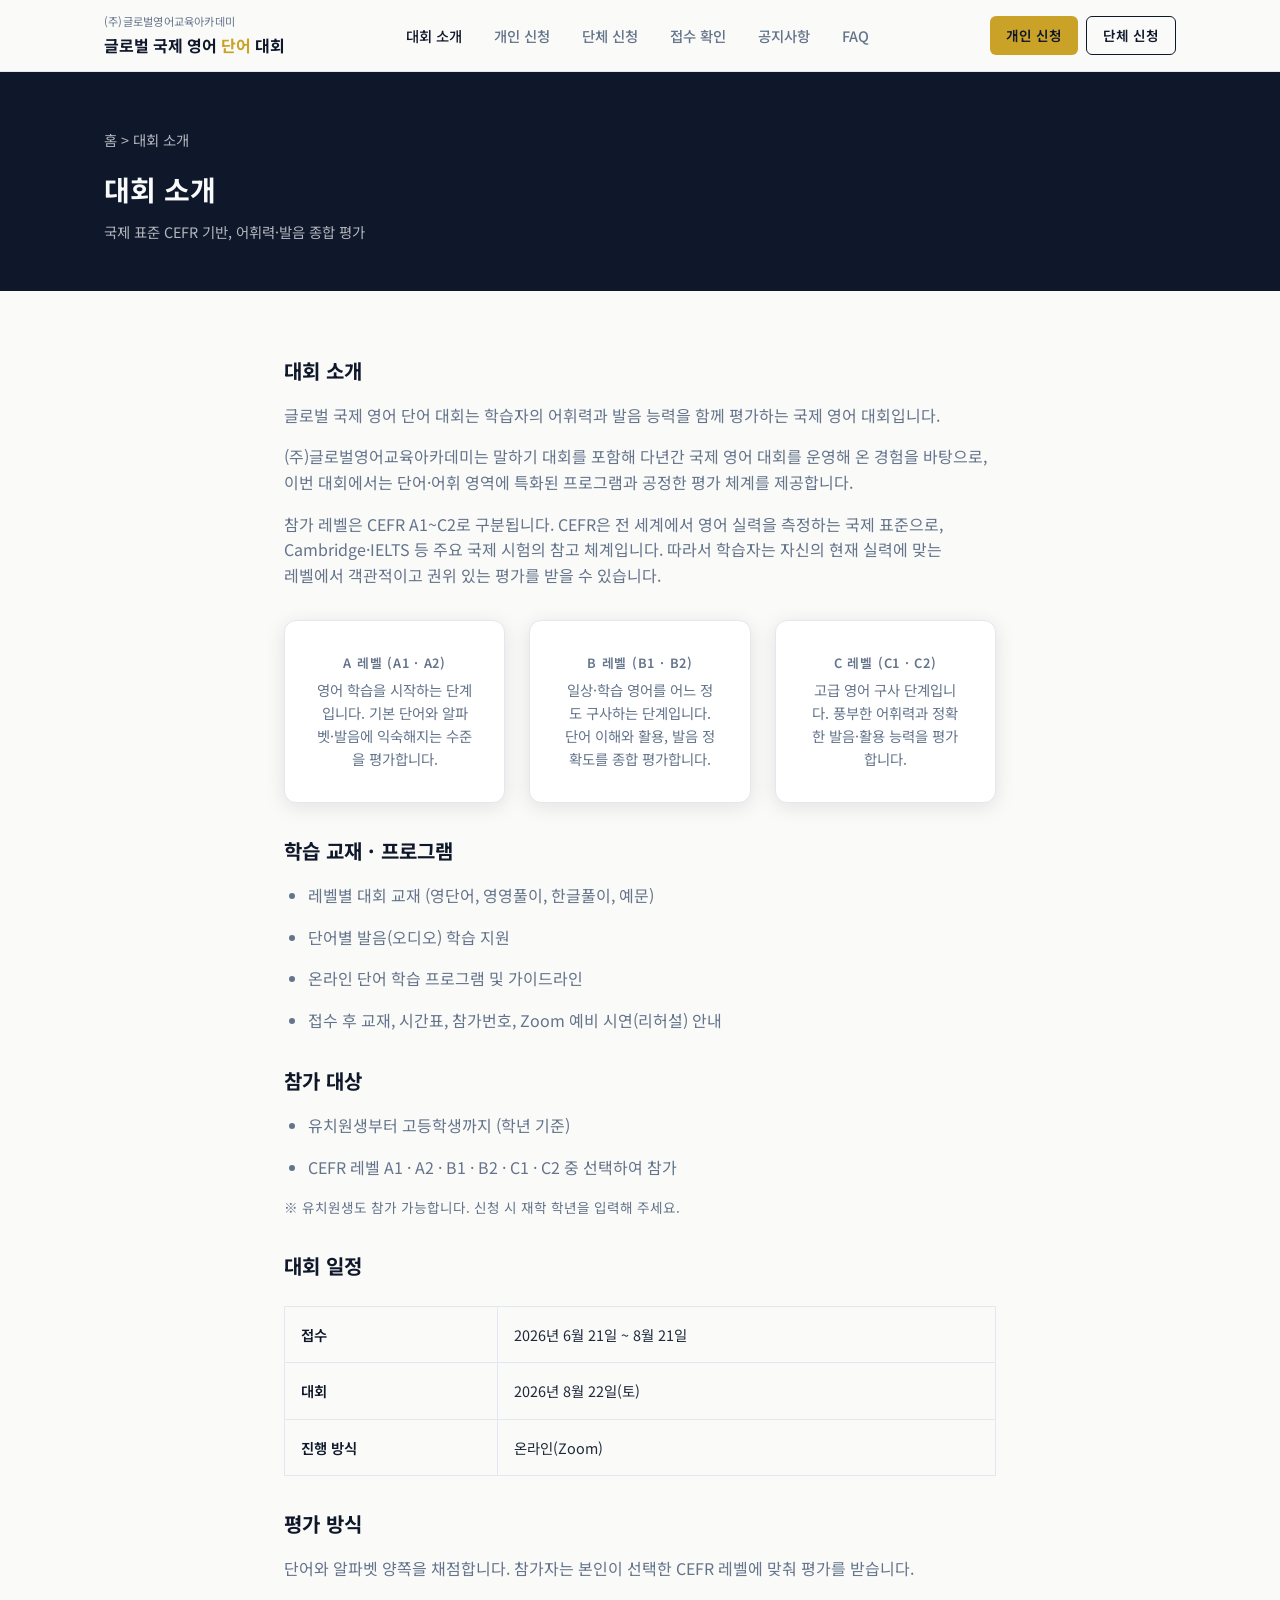
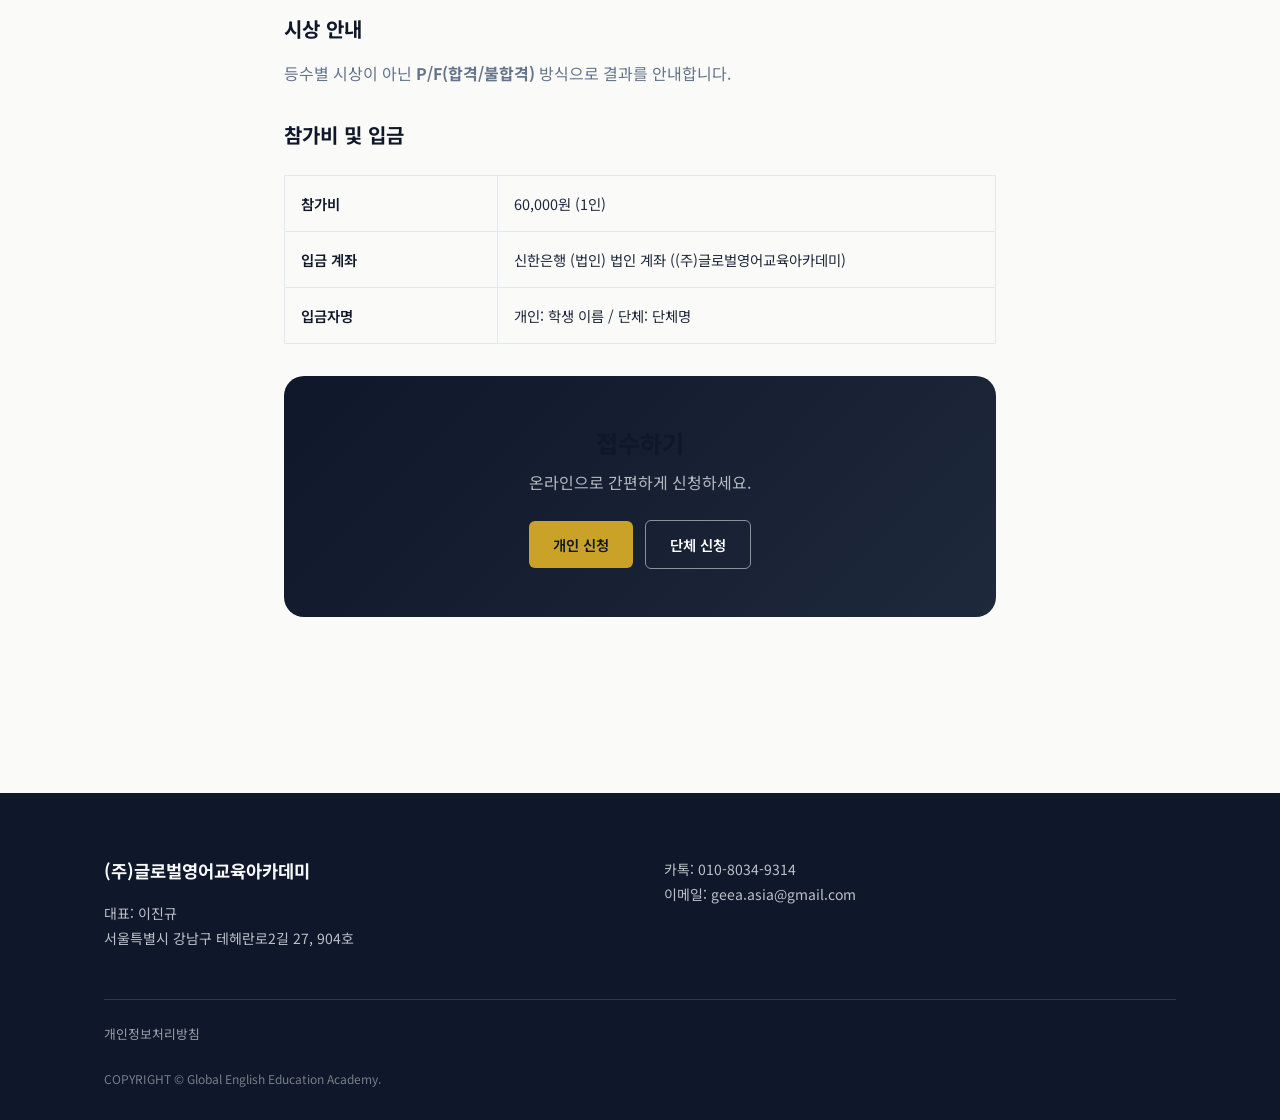
==== commit e389bfbb: "CEFR 카드 3열 배치 및 히어로 지구본 장식 추가 레벨 카드와 정보 카드를 한 줄에 고정하고, 글로벌 대회 컨셉에 맞는 히어로 지구본 그래픽을 추가했습니다.  Co-author" ====
--- a/about.html
+++ b/about.html
@@ -55,7 +55,7 @@
           따라서 학습자는 자신의 현재 실력에 맞는 레벨에서 객관적이고 권위 있는 평가를 받을 수 있습니다.
         </p>
       </div>
-      <div class="card-grid" id="cefr-level-cards" style="margin:var(--space-xl) 0"></div>
+      <div class="card-grid card-grid--3" id="cefr-level-cards" style="margin:var(--space-xl) 0"></div>
 
       <h2>학습 교재 · 프로그램</h2>
       <ul>
--- a/assets/css/word-competition.css
+++ b/assets/css/word-competition.css
@@ -77,8 +77,32 @@
   pointer-events: none;
 }
 
+.hero__globe {
+  position: absolute;
+  top: 50%;
+  right: max(2%, calc(50% - 560px));
+  transform: translateY(-50%);
+  width: clamp(200px, 28vw, 360px);
+  height: clamp(200px, 28vw, 360px);
+  color: rgba(201, 162, 39, 0.22);
+  pointer-events: none;
+  z-index: 0;
+}
+
+.hero__globe svg {
+  width: 100%;
+  height: 100%;
+  animation: hero-globe-spin 120s linear infinite;
+}
+
+@keyframes hero-globe-spin {
+  from { transform: rotate(0deg); }
+  to { transform: rotate(360deg); }
+}
+
 .hero__inner {
   position: relative;
+  z-index: 1;
   max-width: 720px;
   margin: 0 auto;
   text-align: center;
@@ -207,6 +231,15 @@
   z-index: 1;
 }
 
+.card-grid--3 {
+  grid-template-columns: repeat(3, 1fr);
+  margin: var(--space-xl) auto 0;
+}
+
+.card-grid--info {
+  grid-template-columns: repeat(3, 1fr);
+}
+
 .card {
   background: var(--color-white);
   border-radius: var(--radius-md);
@@ -947,7 +980,23 @@
   margin-top: var(--space-lg);
 }
 
+@media (max-width: 768px) {
+  .hero__globe {
+    right: 50%;
+    top: 12%;
+    transform: translate(50%, 0);
+    width: 220px;
+    height: 220px;
+    opacity: 0.35;
+  }
+}
+
 @media (max-width: 640px) {
+  .card-grid--3,
+  .card-grid--info {
+    grid-template-columns: 1fr;
+  }
+
   .form-row {
     grid-template-columns: 1fr;
   }
